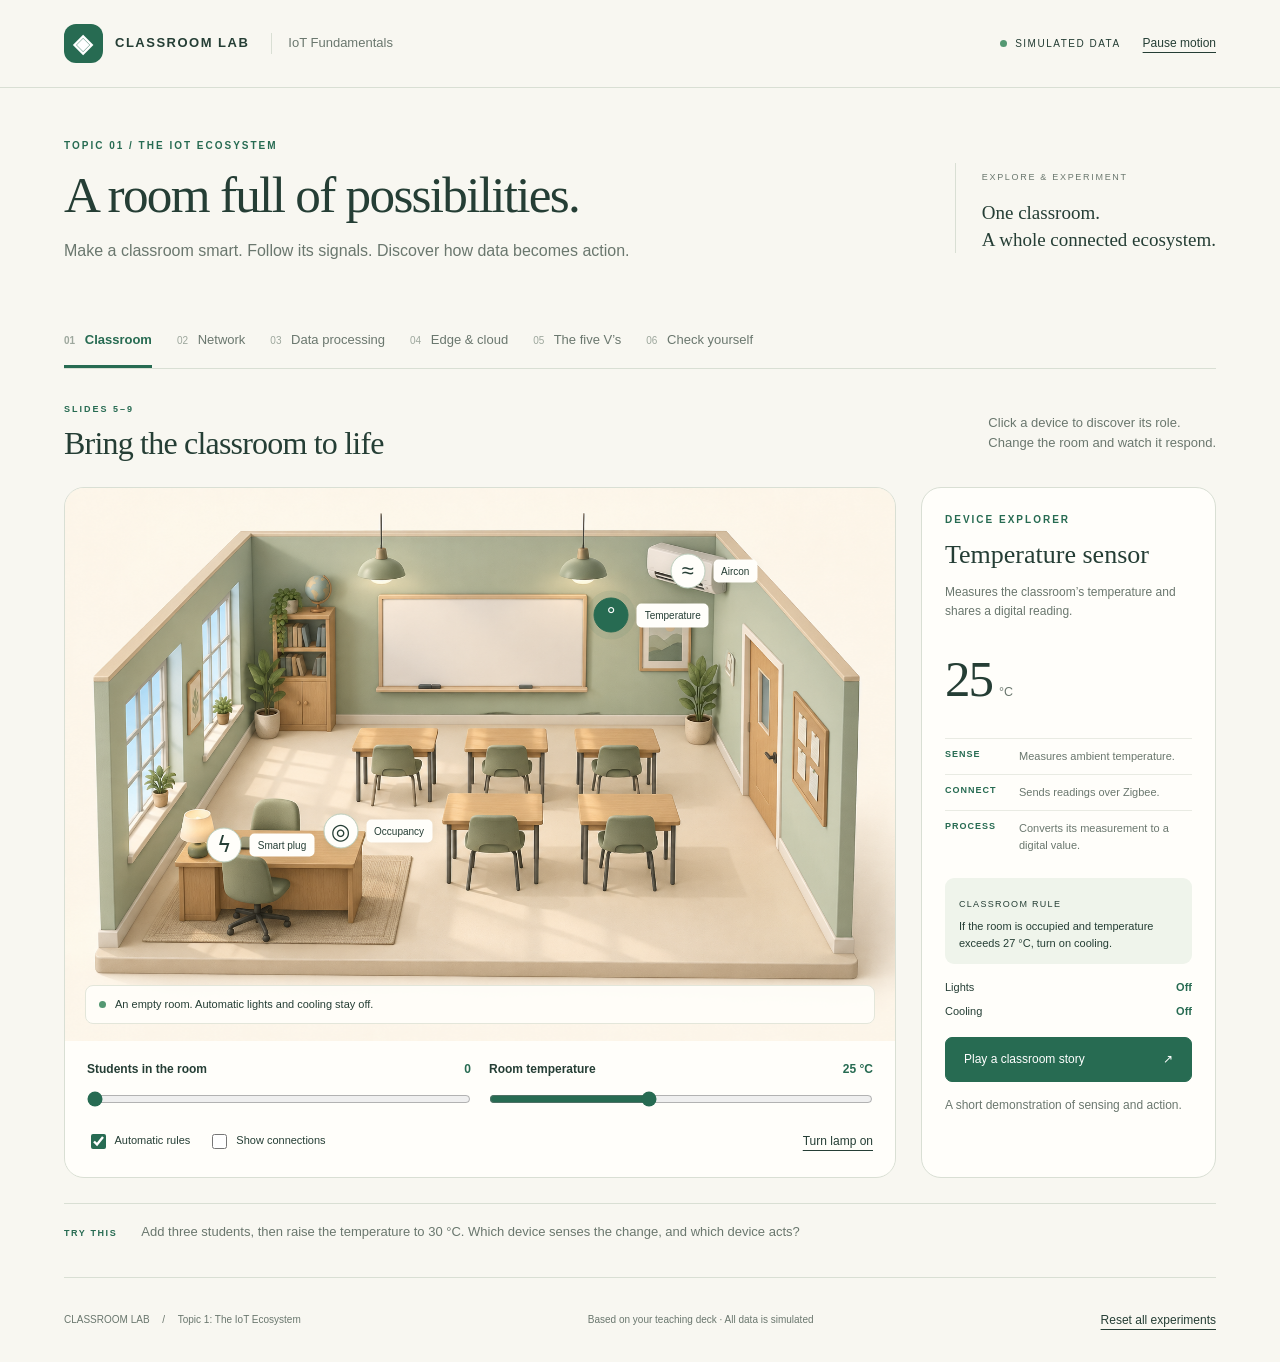
==== index.html @ 4a1389c5 "Build interactive IoT classroom teaching lab" ====
<!doctype html>
<html lang="en">
<head>
<meta charset="utf-8"><meta name="viewport" content="width=device-width, initial-scale=1">
<title>Smart Classroom Lab · The IoT Ecosystem</title>
<meta name="description" content="Explore IoT devices, gateways, platforms, edge computing and the five V’s through an interactive smart classroom.">
<link rel="stylesheet" href="styles.css"><script defer src="app.js"></script>
<link rel="icon" href="assets/favicon.svg" type="image/svg+xml">
</head>
<body>
<a class="skip" href="#main">Skip to the lab</a>
<header class="site-header"><a class="brand" href="#classroom"><span class="brand-icon">◈</span> CLASSROOM LAB<span class="brand-sub">IoT Fundamentals</span></a><div class="header-actions"><span class="simulation"><i></i> SIMULATED DATA</span><button id="pause" class="quiet" aria-pressed="false">Pause motion</button></div></header>
<main id="main">
<section class="intro"><div><p class="eyebrow">TOPIC 01 / THE IOT ECOSYSTEM</p><h1>A room full of possibilities.</h1><p class="lead">Make a classroom smart. Follow its signals. Discover how data becomes action.</p></div><div class="lesson-note"><span>EXPLORE & EXPERIMENT</span><p>One classroom.<br>A whole connected ecosystem.</p></div></section>
<nav class="lab-nav" aria-label="Learning modules">
<button data-view="classroom" class="active" aria-current="page"><span>01</span> Classroom</button><button data-view="network"><span>02</span> Network</button><button data-view="processing"><span>03</span> Data processing</button><button data-view="edge"><span>04</span> Edge & cloud</button><button data-view="bigdata"><span>05</span> The five V’s</button><button data-view="challenge"><span>06</span> Check yourself</button>
</nav>
<section id="classroom" class="view active" aria-labelledby="classroom-title">
<div class="section-heading"><div><p class="eyebrow">SLIDES 5–9</p><h2 id="classroom-title">Bring the classroom to life</h2></div><p>Click a device to discover its role.<br>Change the room and watch it respond.</p></div>
<div class="classroom-layout"><div class="room-wrap"><div class="room" id="room"><img src="assets/classroom.png" alt="Isometric classroom with desks, chairs, lights, air conditioning, a door and a teacher’s lamp."><svg class="room-links" viewBox="0 0 1000 667" aria-hidden="true"><path d="M658 153 Q500 310 192 430 M750 100 Q560 355 192 430 M332 413 Q300 425 192 430"/></svg><div id="people" aria-hidden="true"></div><div class="lamp-glow" aria-hidden="true"></div>
<button class="hotspot" style="left:65.8%;top:23%" data-device="temperature" aria-label="Inspect temperature sensor"><span>°</span><b>Temperature</b></button>
<button class="hotspot" style="left:75%;top:15%" data-device="aircon" aria-label="Inspect air conditioner"><span>≈</span><b>Aircon</b></button>
<button class="hotspot" style="left:33.2%;top:62%" data-device="occupancy" aria-label="Inspect occupancy sensor"><span>◎</span><b>Occupancy</b></button>
<button class="hotspot" style="left:19.2%;top:64.5%" data-device="plug" aria-label="Inspect smart plug"><span>ϟ</span><b>Smart plug</b></button>
<div class="scene-caption"><span class="live-dot"></span><span id="room-caption">An empty room. Energy use stays low.</span></div></div>
<div class="room-controls"><label>Students in the room <output id="occupancy-out">0</output><input id="occupancy" type="range" min="0" max="6" value="0"></label><label>Room temperature <output id="temperature-out">25 °C</output><input id="temperature" type="range" min="18" max="35" value="25"></label><div class="switches"><label><input id="automation" type="checkbox" checked> Automatic rules</label><label><input id="connections" type="checkbox"> Show connections</label><button id="lamp-toggle" class="quiet">Turn lamp on</button></div></div></div>
<aside class="inspector"><p class="eyebrow">DEVICE EXPLORER</p><h3 id="device-name">Temperature sensor</h3><p id="device-description">Measures the classroom’s temperature and shares a digital reading.</p><div class="reading"><span id="device-reading">25</span><small id="device-unit">°C</small></div><div id="device-qualities"></div><div class="rule"><span>CLASSROOM RULE</span><p>If the room is occupied and temperature exceeds 27 °C, turn on cooling.</p></div><div class="status-row"><span>Lights</span><strong id="lights-status">Off</strong></div><div class="status-row"><span>Cooling</span><strong id="cooling-status">Off</strong></div><button class="primary" id="story">Play a classroom story <span>↗</span></button><p id="story-note" class="small" aria-live="polite">A short demonstration of sensing and action.</p></aside></div>
<div class="takeaway"><span>TRY THIS</span><p>Add three students, then raise the temperature to 30 °C. Which device senses the change, and which device acts?</p></div>
</section>
<section id="network" class="view" aria-labelledby="network-title" hidden>
<div class="section-heading"><div><p class="eyebrow">SLIDES 5, 11 & 13</p><h2 id="network-title">Follow a signal through the ecosystem</h2></div><p>Devices measure. Gateways translate.<br>Platforms store and analyse.</p></div>
<div class="network-scene"><svg viewBox="0 0 1100 410" role="img" aria-label="Temperature and occupancy sensors use Zigbee and BLE to a gateway, which sends messages to a cloud platform. A Wi-Fi smart plug connects through a router. The platform communicates with a teacher app and sends a return command through the gateway to an aircon actuator."><defs><marker id="arrow" markerWidth="6" markerHeight="6" refX="5" refY="3" orient="auto"><path d="M0 0L6 3L0 6" fill="#718b83"/></marker></defs><g class="network-lines"><path id="sensor-path" d="M210 95 Q330 95 420 180"/><path d="M210 225 Q330 225 420 180"/><path id="uplink-path" d="M530 180 L725 180"/><path d="M210 345 L425 345 M535 345 Q600 255 725 220"/><path d="M490 228 Q490 285 585 345"/><path id="app-path" d="M835 180 L1000 180"/></g><g class="network-labels"><text x="280" y="90">Zigbee</text><text x="280" y="232">BLE</text><text x="585" y="159">HTTPS / TLS</text><text x="290" y="330">Wi-Fi</text><text x="892" y="158">Dashboard</text></g><g class="network-node"><rect x="35" y="50" width="180" height="85" rx="20"/><text x="125" y="87">Temperature</text><text class="sub" x="125" y="112">SENSOR · DEVICE</text><rect x="35" y="183" width="180" height="85" rx="20"/><text x="125" y="219">Occupancy</text><text class="sub" x="125" y="244">SENSOR · DEVICE</text><rect x="35" y="302" width="180" height="85" rx="20"/><text x="125" y="338">Smart plug</text><text class="sub" x="125" y="363">WI-FI DEVICE</text><rect class="gateway" x="420" y="133" width="140" height="95" rx="22"/><text x="490" y="174">Gateway</text><text class="sub" x="490" y="200">TRANSLATE + BUFFER</text><rect x="425" y="320" width="110" height="50" rx="16"/><text class="sub" x="480" y="350">ROUTER</text><rect x="585" y="302" width="130" height="85" rx="20"/><text x="650" y="338">Aircon</text><text class="sub" x="650" y="363">ACTUATOR · DEVICE</text><rect class="cloud" x="725" y="125" width="140" height="110" rx="28"/><text x="795" y="171">Platform</text><text class="sub" x="795" y="200">STORE + ANALYSE</text><rect x="965" y="136" width="125" height="90" rx="20"/><text x="1027" y="173">Teacher app</text><text class="sub" x="1027" y="200">VIEW + COMMAND</text></g><circle class="packet p1" r="7"><animateMotion dur="2s" repeatCount="indefinite" path="M210 95 Q330 95 420 180"/></circle><circle class="packet p2" r="7"><animateMotion dur="3s" repeatCount="indefinite" path="M530 180 L725 180"/></circle><circle class="command-packet" r="8"><animateMotion dur="3s" repeatCount="indefinite" path="M1000 180 L835 180 L560 180 L490 228 Q490 285 585 345"/></circle></svg>
<div class="network-legend"><span><i class="green"></i> Sensor reading</span><span><i class="orange"></i> Return command</span><span id="network-status">Internet connected</span></div></div>
<div class="experiment-row"><button id="send-reading" class="primary">Send a reading</button><button id="send-command" class="secondary">Send a cooling command</button><label><input id="internet" type="checkbox" checked> Internet connected</label><div class="buffer">Buffered messages <strong id="buffer-count">0</strong></div></div>
<div class="network-details"><div><span class="number">01</span><h3>Device</h3><p>Produces a reading with a device ID, value and timestamp.</p></div><div><span class="number">02</span><h3>Gateway</h3><p>Converts a supported device message into an internet message. Buffers readings during an outage.</p></div><div><span class="number">03</span><h3>Platform</h3><p>Identifies the device, records its data and supports rules or dashboards. Commands can travel back.</p></div></div>
<div id="network-log" class="event-log" aria-live="polite">Ready. Send a reading or disconnect the internet to test buffering.</div><p class="small">Illustrative network: protocol support depends on hardware. Some Wi-Fi devices use a router directly. Gateways and platforms can also use MQTT over TLS.</p>
</section>
<section id="processing" class="view" aria-labelledby="processing-title" hidden>
<div class="section-heading"><div><p class="eyebrow">SLIDE 10</p><h2 id="processing-title">Give messy data some meaning</h2></div><p>Watch the same readings change<br>as you enable each processing step.</p></div>
<div class="processing-controls"><label><input id="validate" type="checkbox"> Validate readings</label><label><input id="sort" type="checkbox"> Sort by timestamp</label><label><input id="aggregate" type="checkbox"> Aggregate valid readings</label><button id="process-reset" class="quiet">Reset experiment</button></div>
<div class="pipeline"><div><p class="eyebrow">RAW SENSOR DATA</p><div id="raw-readings" class="readings-list"></div></div><div class="pipeline-middle"><span class="flow-arrow">→</span><p id="process-caption">Readings pass through unchanged.</p></div><div><p class="eyebrow">OUTPUT</p><div id="processed-readings" class="readings-list"></div></div></div>
<div class="metrics"><div><span>Input records</span><strong>6</strong></div><div><span>Flagged by validation</span><strong id="invalid-count">0</strong></div><div><span>Output records</span><strong id="output-count">6</strong></div><div><span>Mean in this batch</span><strong id="mean-reading"></strong></div></div>
<div class="takeaway"><span>NOTICE</span><p>Aggregation reduces the number of records sent. Validation prevents impossible values from distorting the result. Sorting restores time order. This sample uses a teaching range of −10 to 60 °C.</p></div>
</section>
<section id="edge" class="view" aria-labelledby="edge-title" hidden>
<div class="section-heading"><div><p class="eyebrow">SLIDE 12</p><h2 id="edge-title">Where should the decision happen?</h2></div><p>A factory robot detects a hand.<br>Its stop deadline is 10 milliseconds.</p></div>
<div class="edge-controls"><label>Simulated network round trip <output id="latency-out">200 ms</output><input id="latency" type="range" min="20" max="800" step="20" value="200"></label><label><input id="edge-internet" type="checkbox" checked> Internet available</label><button id="edge-run" class="primary">Detect hand & compare</button></div>
<div class="edge-comparison"><article><p class="eyebrow">LOCAL EDGE DECISION</p><h3>Sense here. Respond here.</h3><div class="race-track"><span class="race-dot" id="edge-dot"></span><span>Sensor</span><span>Edge rule</span><span>Stop</span></div><div class="race-result" id="edge-result">Ready</div><p>The edge node takes 8 ms to detect, decide and issue the stop command in this example.</p></article><article><p class="eyebrow">CLOUD DECISION</p><h3>A journey to the cloud and back.</h3><div class="race-track"><span class="race-dot cloud-dot" id="cloud-dot"></span><span>Sensor</span><span>Cloud</span><span>Stop</span></div><div class="race-result" id="cloud-result">Ready</div><p>The example adds 20 ms for processing to your selected network round trip.</p></article></div>
<p class="small" id="edge-note" aria-live="polite">Animation is slowed down for visibility. Timing values are illustrative, not measurements of real equipment.</p>
<div class="takeaway"><span>CONNECTION</span><p>The classroom can use the same pattern: local lighting rules keep working during a cloud outage. Cloud platforms remain useful for long-term analysis across many classrooms.</p></div>
</section>
<section id="bigdata" class="view" aria-labelledby="bigdata-title" hidden>
<div class="section-heading"><div><p class="eyebrow">SLIDES 16–18</p><h2 id="bigdata-title">Five ways to understand big data</h2></div><p>The same classroom data.<br>Five different questions to ask.</p></div>
<div class="v-tabs" aria-label="Select a Big Data concept"><button class="active" data-v="volume" aria-pressed="true">Volume</button><button data-v="variety" aria-pressed="false">Variety</button><button data-v="velocity" aria-pressed="false">Velocity</button><button data-v="veracity" aria-pressed="false">Veracity</button><button data-v="value" aria-pressed="false">Value</button></div>
<div class="v-layout"><div class="v-stage" id="v-stage"></div><aside class="v-explanation"><p class="eyebrow" id="v-question"></p><h3 id="v-title"></h3><p id="v-description"></p><div id="v-controls"></div><div class="v-metric"><strong id="v-metric"></strong><span id="v-metric-label"></span></div><p class="small" id="v-note"></p></aside></div>
</section>
<section id="challenge" class="view" aria-labelledby="challenge-title" hidden>
<div class="section-heading"><div><p class="eyebrow">SLIDES 14 & 18</p><h2 id="challenge-title">Connect the concepts</h2></div><p>Choose an answer, then explore why.<br>Use this for a quick class discussion.</p></div>
<div class="quiz"><div class="quiz-top"><span id="quiz-progress"></span><span id="quiz-score"></span></div><h3 id="quiz-question"></h3><div id="quiz-options"></div><p id="quiz-feedback" aria-live="polite"></p><button id="quiz-next" class="primary" hidden>Next question</button></div>
</section>
<footer><span>CLASSROOM LAB <b>/</b> Topic 1: The IoT Ecosystem</span><span>Based on your teaching deck · All data is simulated</span><button id="reset-all" class="quiet">Reset all experiments</button></footer>
</main>
</body></html>
---- styles.css ----
:root{--paper:#f8f7f1;--ink:#253e35;--muted:#6a776e;--green:#276b52;--mint:#e1eee4;--line:#d9dfd4;--orange:#d37b4c;--white:#fffefa}*{box-sizing:border-box}body{margin:0;background:var(--paper);color:var(--ink);font-family:Arial,Helvetica,sans-serif;font-size:15px;line-height:1.55}button,input{font:inherit}button{cursor:pointer}button:disabled{cursor:default;opacity:.65}button:focus-visible,a:focus-visible,input:focus-visible{outline:3px solid var(--orange);outline-offset:4px}button{color:var(--ink)}a{color:inherit}.skip{position:absolute;top:-100px;background:var(--white);padding:12px;z-index:100}.skip:focus{top:0}.site-header{height:88px;display:flex;align-items:center;justify-content:space-between;border-bottom:1px solid var(--line);padding:0 5vw}.brand{text-decoration:none;display:flex;align-items:center;gap:12px;font-weight:700;letter-spacing:1.5px;font-size:13px}.brand-icon{background:var(--green);color:white;border-radius:12px;font-size:25px;width:39px;height:39px;text-align:center;line-height:39px}.brand-sub{font-weight:400;letter-spacing:0;color:var(--muted);border-left:1px solid var(--line);padding-left:16px;margin-left:10px}.header-actions{display:flex;gap:22px;align-items:center}.simulation{font-size:10px;letter-spacing:1.5px;display:flex;align-items:center;gap:8px}.simulation i,.live-dot{width:7px;height:7px;background:#549872;border-radius:50%;display:inline-block}.quiet{border:0;background:transparent;padding:7px 0;text-decoration:underline;text-underline-offset:5px;font-size:12px}.intro{display:flex;justify-content:space-between;align-items:center;margin:50px 0 38px}.eyebrow{font-size:10px;letter-spacing:2px;font-weight:700;color:var(--green);margin:0 0 12px}h1,h2,h3{font-family:Georgia,'Times New Roman',serif;font-weight:400;line-height:1.15;margin:0}h1{font-size:clamp(36px,4vw,57px);letter-spacing:-1.7px}h2{font-size:32px;letter-spacing:-.8px}h3{font-size:26px}p{margin:14px 0}.lead{color:var(--muted);font-size:16px;margin-top:15px}.lesson-note{padding-left:26px;border-left:1px solid var(--line);min-width:235px}.lesson-note span{font-size:9px;letter-spacing:1.7px;color:var(--muted)}.lesson-note p{font-family:Georgia,serif;font-size:19px;line-height:1.4;margin-bottom:0}main{max-width:1440px;padding:0 5vw;margin:auto}.lab-nav{display:flex;border-bottom:1px solid var(--line);gap:25px;margin-bottom:34px;overflow:auto}.lab-nav button{background:none;border:0;white-space:nowrap;padding:14px 0 18px;position:relative;color:var(--muted);font-size:13px}.lab-nav button span{font-size:10px;margin-right:6px;color:#9da79d}.lab-nav button.active{color:var(--green);font-weight:700}.lab-nav button.active:after{content:'';height:3px;position:absolute;bottom:0;left:0;right:0;background:var(--green)}.view{animation:reveal .3s ease}.section-heading{display:flex;justify-content:space-between;align-items:center;margin-bottom:25px}.section-heading>p{font-size:13px;line-height:1.5;color:var(--muted);margin:0;max-width:320px}.section-heading .eyebrow{font-size:9px;margin-bottom:8px}.classroom-layout{display:grid;grid-template-columns:minmax(0,1fr) 295px;gap:25px}.room-wrap{border:1px solid var(--line);border-radius:20px;overflow:hidden;background:#f0f1e7}.room{position:relative;aspect-ratio:3/2;background:#f2f1e9}.room img{width:100%;height:100%;object-fit:contain;display:block}.hotspot{position:absolute;transform:translate(-50%,-50%);background:var(--white);border:1px solid #bdcebd;border-radius:50%;width:35px;height:35px;display:flex;align-items:center;justify-content:center;box-shadow:0 2px 12px #324c3820;z-index:3}.hotspot span{font-size:22px}.hotspot b{position:absolute;left:42px;white-space:nowrap;background:var(--white);font-size:10px;font-weight:400;border-radius:5px;padding:4px 8px;box-shadow:0 2px 8px #324c3810}.hotspot.selected{background:var(--green);color:#fff;border-color:var(--green);box-shadow:0 0 0 7px #276b5215}.hotspot.selected b{color:var(--ink)}.scene-caption{position:absolute;bottom:17px;left:20px;right:20px;background:#fffefae8;border:1px solid #e3e6da;display:flex;align-items:center;gap:9px;border-radius:8px;padding:10px 13px;font-size:11px;z-index:4}.room-links{position:absolute;inset:0;width:100%;height:100%;pointer-events:none;opacity:0}.room-links path{fill:none;stroke:var(--green);stroke-width:2;stroke-dasharray:5 6;animation:dash 3s linear infinite}.room.connected .room-links{opacity:.8}.lamp-glow{position:absolute;left:21%;top:59%;width:18%;height:19%;background:radial-gradient(ellipse,#ffe682aa,transparent 70%);opacity:0;pointer-events:none}.room.lit .lamp-glow{opacity:1}.person{position:absolute;width:22px;height:30px;border-radius:10px 10px 7px 7px;background:var(--green);box-shadow:3px 5px 7px #223a3525;transform:rotate(-8deg);pointer-events:none}.person:before{content:'';position:absolute;top:-10px;left:5px;width:12px;height:12px;border-radius:50%;background:#e5b990}.room-controls{background:var(--white);display:grid;grid-template-columns:1fr 1fr;gap:18px;padding:19px 22px}.room-controls>label,.edge-controls>label:first-child{font-size:12px;font-weight:700;display:block}output{float:right;color:var(--green)}input[type=range]{display:block;width:100%;margin:12px 0 0;accent-color:var(--green)}input[type=checkbox]{accent-color:var(--green);width:15px;height:15px;vertical-align:middle;margin-right:6px}.switches{grid-column:1/-1;display:flex;gap:18px;align-items:center;font-size:11px;flex-wrap:wrap}.switches button{margin-left:auto}.inspector{padding:24px 23px;background:var(--white);border:1px solid var(--line);border-radius:20px}.inspector>p:not(.eyebrow){color:var(--muted);font-size:12px}.reading{display:flex;gap:7px;align-items:baseline;margin:19px 0}.reading span{font-size:51px;letter-spacing:-2px;font-family:Georgia,serif}.reading small{color:var(--muted)}.quality{display:grid;grid-template-columns:65px 1fr;gap:9px;font-size:11px;border-top:1px solid #e9ebe3;padding:9px 0}.quality strong{font-size:9px;letter-spacing:1px;color:var(--green)}.quality span{color:var(--muted)}.rule{background:#eff4eb;padding:12px 14px;border-radius:9px;margin:15px 0}.rule>span{font-size:9px;letter-spacing:1.3px}.rule p{font-size:11px;margin:5px 0 0}.status-row{display:flex;justify-content:space-between;font-size:11px;margin:7px 0}.status-row strong{color:var(--green)}.primary,.secondary{border:1px solid var(--green);border-radius:7px;padding:12px 18px;font-size:12px}.primary{background:var(--green);color:white}.primary:hover{background:#1c543f}.secondary{background:transparent}.inspector .primary{width:100%;margin-top:17px;display:flex;justify-content:space-between}.small{font-size:11px;color:var(--muted);line-height:1.6}.takeaway{display:flex;align-items:baseline;gap:24px;margin:25px 0 5px;border-top:1px solid var(--line);padding-top:18px}.takeaway>span{font-size:9px;font-weight:700;letter-spacing:1.6px;white-space:nowrap;color:var(--green)}.takeaway>p{font-size:13px;margin:0;color:var(--muted)}footer{display:flex;align-items:center;justify-content:space-between;gap:18px;padding:26px 0;margin-top:35px;border-top:1px solid var(--line);font-size:10px;color:var(--muted)}footer b{padding:0 10px;font-weight:400}.network-scene{background:#edf2e9;border:1px solid var(--line);border-radius:20px;overflow:hidden;padding:22px}.network-scene svg{width:100%;display:block}.network-lines path{stroke:#91a698;fill:none;stroke-width:2;marker-end:url(#arrow)}.network-labels{fill:var(--muted);font-size:12px}.network-node rect{fill:#fffefa;stroke:#c5d3c5;stroke-width:1}.network-node rect.gateway{fill:#dcead9}.network-node rect.cloud{fill:#276b52;stroke:#276b52}.network-node text{fill:var(--ink);font-size:17px;text-anchor:middle;font-family:Georgia,serif}.network-node text.sub{font:9px Arial,sans-serif;letter-spacing:1px}.network-node .cloud+text,.network-node .cloud+text+text{fill:white}.packet{fill:#4d9872}.command-packet{fill:var(--orange);display:none}.network-scene.commanding .command-packet{display:block}.network-scene.offline .p2{display:none}.network-legend{display:flex;gap:22px;font-size:11px;padding:10px 12px 0;color:var(--muted)}.network-legend span:last-child{margin-left:auto}.network-legend i{width:8px;height:8px;display:inline-block;border-radius:50%;margin-right:5px}.green{background:var(--green)}.orange{background:var(--orange)}.experiment-row{display:flex;align-items:center;gap:15px;margin-top:20px;flex-wrap:wrap;font-size:12px}.buffer{margin-left:auto}.buffer strong{padding-left:8px;font-size:23px}.network-details{display:grid;grid-template-columns:repeat(3,1fr);gap:30px;margin:30px 0}.number{font-size:11px;color:var(--green);display:block;margin-bottom:6px}.network-details h3{font-size:23px}.network-details p{font-size:13px;color:var(--muted)}.event-log{background:var(--white);border-left:3px solid var(--green);padding:15px;font-size:12px;min-height:50px}.processing-controls{display:flex;gap:25px;align-items:center;flex-wrap:wrap;font-size:13px;margin-bottom:25px}.processing-controls button{margin-left:auto}.pipeline{display:grid;grid-template-columns:1fr 170px 1fr;background:var(--white);border:1px solid var(--line);border-radius:20px;padding:28px;gap:20px;min-height:330px}.pipeline-middle{text-align:center;align-self:center;color:var(--muted);font-size:12px}.flow-arrow{font-size:35px;color:var(--green);display:block;animation:flow 2s infinite}.readings-list{display:flex;flex-direction:column;gap:7px}.datum{display:flex;justify-content:space-between;background:#f0f4ed;border-radius:7px;padding:8px 13px;font-size:12px;animation:reveal .3s}.datum.invalid{background:#fbe7db;color:#a2522d}.datum small{font-size:11px;color:var(--muted)}.aggregate-result{background:var(--mint);padding:30px;border-radius:12px;text-align:center}.aggregate-result strong{font-family:Georgia,serif;font-size:40px;display:block}.aggregate-result p{font-size:12px}.metrics{display:grid;grid-template-columns:repeat(4,1fr);gap:20px;margin:25px 0}.metrics>div{border-left:1px solid var(--line);padding-left:20px}.metrics span{font-size:11px;color:var(--muted);display:block}.metrics strong{font-family:Georgia,serif;font-size:29px;font-weight:400;display:block;margin-top:4px}.edge-controls{display:flex;gap:35px;align-items:center;margin:28px 0;font-size:12px}.edge-controls>label:first-child{flex:1}.edge-comparison{display:grid;grid-template-columns:1fr 1fr;gap:25px}.edge-comparison article{border:1px solid var(--line);border-radius:18px;background:var(--white);padding:27px}.edge-comparison p{color:var(--muted);font-size:13px}.edge-comparison .eyebrow{color:var(--green);font-size:10px}.race-track{display:flex;justify-content:space-between;border-top:2px solid #c8d8c8;margin:50px 0 25px;position:relative;font-size:10px;color:var(--muted);padding-top:15px}.race-dot{position:absolute;top:-8px;left:0;width:14px;height:14px;background:var(--green);border-radius:50%}.cloud-dot{background:var(--orange)}.race-result{font-family:Georgia,serif;font-size:30px;color:var(--green);min-height:45px}.race-result.late{color:#a2522d}.v-tabs{display:flex;gap:8px;margin-bottom:25px;flex-wrap:wrap}.v-tabs button{background:none;border:1px solid var(--line);border-radius:6px;padding:10px 24px;font-size:13px}.v-tabs button.active{background:var(--green);color:white;border-color:var(--green)}.v-layout{display:grid;grid-template-columns:1.5fr 1fr;gap:35px}.v-stage{border:1px solid var(--line);border-radius:20px;background:#edf2e9;min-height:370px;padding:35px;display:flex;flex-direction:column;justify-content:center;overflow:hidden}.v-explanation{padding:15px 0}.v-explanation>p{font-size:14px;color:var(--muted)}.v-explanation>p.eyebrow{font-size:10px;color:var(--green)}.v-explanation h3{font-size:32px}.v-explanation label{font-size:12px;display:block;margin:17px 0}.v-metric{border-top:1px solid var(--line);margin-top:22px;padding-top:18px}.v-metric strong{font-family:Georgia,serif;font-size:36px;font-weight:400;display:block}.v-metric span{font-size:11px;color:var(--muted)}.v-stage-title{font-size:10px;letter-spacing:1.5px;color:var(--green);margin-bottom:20px}.storage{display:grid;grid-template-columns:repeat(10,1fr);gap:6px;min-height:180px;align-content:center}.storage i{aspect-ratio:1;background:#d1dfcf;border-radius:4px}.storage i.filled{background:var(--green);animation:reveal .6s}.scale-label{font-size:11px;color:var(--muted);margin-top:22px}.format-stream{display:flex;flex-direction:column;gap:15px}.format-item{display:flex;gap:17px;align-items:center;animation:slide 1s ease}.format-item .format-icon{width:53px;height:53px;border-radius:13px;background:#fffefa;display:grid;place-items:center;font-size:24px;color:var(--green)}.format-item strong{font-size:14px;display:block}.format-item small{font-size:11px;color:var(--muted)}.stream-vis{position:relative;height:180px;display:flex;justify-content:space-between;align-items:center}.stream-source,.stream-processor{width:95px;height:95px;background:#fffefa;border:1px solid var(--line);border-radius:20px;display:grid;place-items:center;font-size:12px;text-align:center;z-index:2}.stream-lane{position:absolute;left:95px;right:95px;height:2px;background:#a6bba8}.stream-lane i{position:absolute;width:10px;height:10px;top:-4px;background:var(--green);border-radius:3px;animation:stream 2s infinite linear}.queue-track{height:20px;background:#d5dfd0;border-radius:5px;overflow:hidden;margin-top:25px}.queue-track div{background:var(--orange);height:100%;transition:width .5s}.bias-bars{display:flex;flex-direction:column;gap:20px}.bias-bar{display:grid;grid-template-columns:105px 1fr 45px;align-items:center;gap:10px;font-size:11px}.bias-bar i{display:block;background:var(--green);height:25px;border-radius:4px;transition:width .4s}.bias-bar:nth-child(2) i{background:#84b6a2}.decision-vis{display:flex;align-items:center;justify-content:space-between;gap:12px}.decision-vis>div{width:42%;background:var(--white);border:1px solid var(--line);border-radius:14px;padding:25px 10px;text-align:center;font-size:12px}.decision-vis strong{font-family:Georgia,serif;font-size:35px;display:block;margin-bottom:12px}.decision-vis .flow-arrow{font-size:25px}.quiz{max-width:800px;margin:0 auto;background:var(--white);border:1px solid var(--line);border-radius:20px;padding:35px}.quiz-top{display:flex;justify-content:space-between;font-size:11px;color:var(--muted);margin-bottom:25px}.quiz h3{font-size:28px;line-height:1.4}#quiz-options{display:grid;grid-template-columns:1fr 1fr;gap:12px;margin:25px 0}#quiz-options button{background:var(--paper);border:1px solid var(--line);border-radius:8px;padding:15px;text-align:left;font-size:13px}#quiz-options button.correct{border-color:var(--green);background:var(--mint)}#quiz-options button.wrong{border-color:var(--orange);background:#fbe7db}#quiz-feedback{font-size:14px;min-height:25px}.paused *, .paused *:before,.paused *:after{animation-play-state:paused!important}@keyframes dash{to{stroke-dashoffset:-44}}@keyframes reveal{from{opacity:0;transform:translateY(5px)}to{opacity:1;transform:translateY(0)}}@keyframes flow{50%{transform:translateX(5px)}}@keyframes slide{from{opacity:0;transform:translateX(-15px)}to{opacity:1;transform:translateX(0)}}@keyframes stream{from{left:0}to{left:100%}}@media(max-width:1000px){.lesson-note{display:none}.classroom-layout{grid-template-columns:1fr 270px;gap:15px}.hotspot b{display:none}.brand-sub{display:none}.lab-nav{gap:20px}.v-layout{grid-template-columns:1.2fr 1fr}.v-stage{padding:22px}}@media(max-width:760px){.site-header{height:70px;padding:0 5vw}.header-actions{gap:10px}.simulation{font-size:8px;letter-spacing:1px}.brand{font-size:10px;gap:8px;letter-spacing:1px}.brand-icon{width:30px;height:30px;line-height:30px;font-size:22px}.intro{margin:35px 0 25px}h1{font-size:39px;letter-spacing:-1px}.lead{font-size:14px;max-width:330px}.lab-nav{gap:22px;margin-bottom:25px}.section-heading{display:block}.section-heading>p{margin-top:12px}h2{font-size:28px}.classroom-layout{grid-template-columns:1fr}.inspector{padding:22px}.room-controls{padding:16px;gap:14px}.room-controls>label{font-size:11px}.hotspot{width:29px;height:29px}.hotspot span{font-size:18px}.scene-caption{font-size:10px;left:10px;right:10px;bottom:10px;padding:7px}.inspector .reading{margin:10px 0}.quality{font-size:12px}.switches{gap:12px}.network-scene{padding:12px;overflow-x:auto}.network-scene svg{min-width:680px}.network-legend{min-width:500px}.network-details{grid-template-columns:1fr;gap:10px}.network-details p{margin-top:6px}.buffer{margin-left:0}.pipeline{grid-template-columns:1fr;padding:20px}.pipeline-middle{padding:0 30px}.flow-arrow{transform:rotate(90deg);animation:none}.pipeline-middle p{margin:5px}.metrics{grid-template-columns:1fr 1fr}.processing-controls{gap:12px}.processing-controls label{width:100%}.processing-controls button{margin-left:0}.edge-controls{flex-wrap:wrap;gap:20px}.edge-controls>label:first-child{flex-basis:100%}.edge-comparison{grid-template-columns:1fr}.v-layout{grid-template-columns:1fr;gap:15px}.v-stage{min-height:290px;padding:25px}.v-tabs button{padding:9px 15px}.v-explanation{padding:0}.takeaway{gap:14px;align-items:flex-start}.takeaway p{font-size:12px}.quiz{padding:22px}.quiz h3{font-size:25px}#quiz-options{grid-template-columns:1fr}footer{flex-wrap:wrap;font-size:9px}footer>span:nth-child(2){width:100%}.person{width:15px;height:21px}.person:before{left:3px;width:9px;height:9px;top:-7px}}@media(prefers-reduced-motion:reduce){*,*:before,*:after{animation:none!important;transition:none!important;scroll-behavior:auto!important}}
.room.lights-on:after{content:'';position:absolute;inset:0;pointer-events:none;background:radial-gradient(ellipse at 38% 16%,#fff6b540,transparent 28%),radial-gradient(ellipse at 62% 16%,#fff6b540,transparent 28%)}.room.cooling-on [data-device=aircon]{box-shadow:0 0 0 8px #71b7b825;animation:breathe 2s infinite}.lamp-glow{left:9%;top:48%;width:17%;height:25%}@keyframes breathe{50%{box-shadow:0 0 0 15px #71b7b812}}.network-scene.offline .command-packet{display:none}.decision-vis .flow-arrow{transform:none}

.paused .view,.paused .datum,.paused .format-item,.paused .storage i.filled{animation:none!important}
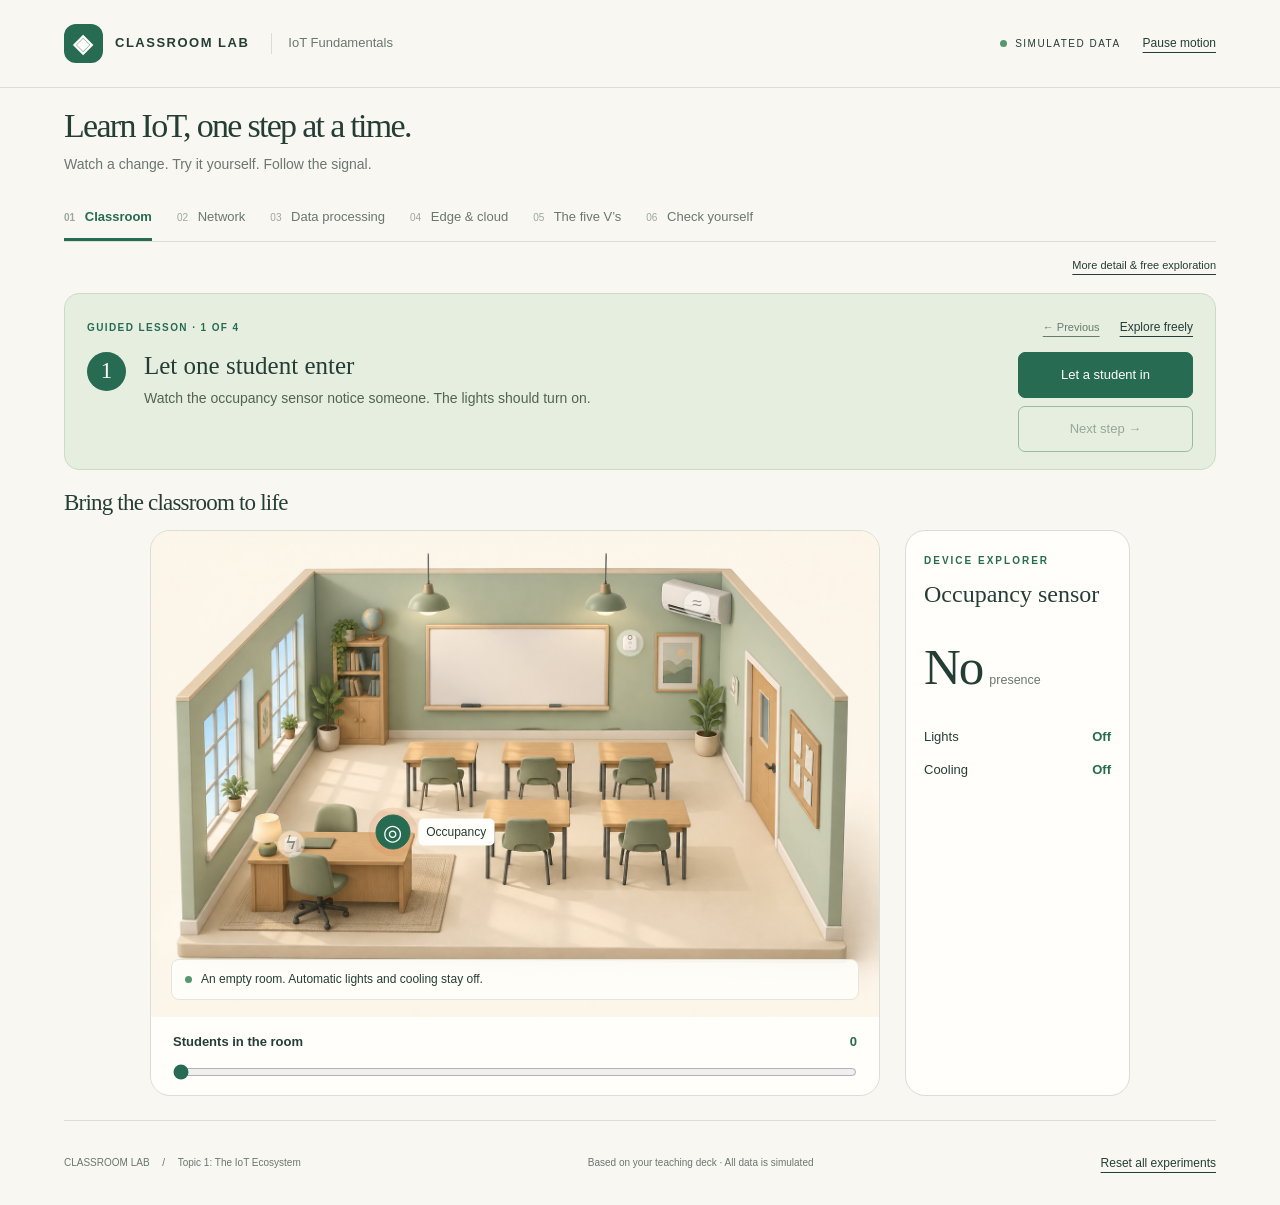
==== commit c08d3b73: "Add scaffolded lessons with focused animations and progressive instructions" ====
--- a/index.html
+++ b/index.html
@@ -4,14 +4,14 @@
 <meta charset="utf-8"><meta name="viewport" content="width=device-width, initial-scale=1">
 <title>Smart Classroom Lab · The IoT Ecosystem</title>
 <meta name="description" content="Explore IoT devices, gateways, platforms, edge computing and the five V’s through an interactive smart classroom.">
-<link rel="stylesheet" href="styles.css"><script defer src="app.js"></script>
+<link rel="stylesheet" href="styles.css"><script defer src="app.js"></script><script defer src="scaffold.js"></script>
 <link rel="icon" href="assets/favicon.svg" type="image/svg+xml">
 </head>
 <body>
 <a class="skip" href="#main">Skip to the lab</a>
 <header class="site-header"><a class="brand" href="#classroom"><span class="brand-icon">◈</span> CLASSROOM LAB<span class="brand-sub">IoT Fundamentals</span></a><div class="header-actions"><span class="simulation"><i></i> SIMULATED DATA</span><button id="pause" class="quiet" aria-pressed="false">Pause motion</button></div></header>
 <main id="main">
-<section class="intro"><div><p class="eyebrow">TOPIC 01 / THE IOT ECOSYSTEM</p><h1>A room full of possibilities.</h1><p class="lead">Make a classroom smart. Follow its signals. Discover how data becomes action.</p></div><div class="lesson-note"><span>EXPLORE & EXPERIMENT</span><p>One classroom.<br>A whole connected ecosystem.</p></div></section>
+<section class="intro"><div><p class="eyebrow">TOPIC 01 / THE IOT ECOSYSTEM</p><h1>Learn IoT, one step at a time.</h1><p class="lead">Watch a change. Try it yourself. Follow the signal.</p></div><div class="lesson-note"><span>EXPLORE & EXPERIMENT</span><p>One classroom.<br>A whole connected ecosystem.</p></div></section>
 <nav class="lab-nav" aria-label="Learning modules">
 <button data-view="classroom" class="active" aria-current="page"><span>01</span> Classroom</button><button data-view="network"><span>02</span> Network</button><button data-view="processing"><span>03</span> Data processing</button><button data-view="edge"><span>04</span> Edge & cloud</button><button data-view="bigdata"><span>05</span> The five V’s</button><button data-view="challenge"><span>06</span> Check yourself</button>
 </nav>
--- a/styles.css
+++ b/styles.css
@@ -2,3 +2,7 @@
 .room.lights-on:after{content:'';position:absolute;inset:0;pointer-events:none;background:radial-gradient(ellipse at 38% 16%,#fff6b540,transparent 28%),radial-gradient(ellipse at 62% 16%,#fff6b540,transparent 28%)}.room.cooling-on [data-device=aircon]{box-shadow:0 0 0 8px #71b7b825;animation:breathe 2s infinite}.lamp-glow{left:9%;top:48%;width:17%;height:25%}@keyframes breathe{50%{box-shadow:0 0 0 15px #71b7b812}}.network-scene.offline .command-packet{display:none}.decision-vis .flow-arrow{transform:none}
 
 .paused .view,.paused .datum,.paused .format-item,.paused .storage i.filled{animation:none!important}
+/* Guided teaching: one instruction and one visible experiment at a time. */
+#lesson-guide{background:#e6eee0;border:1px solid #cbdcc6;border-radius:15px;padding:20px 24px;margin:18px 0 28px}.guide-top{display:flex;align-items:center;justify-content:space-between;margin-bottom:12px}#guide-progress{font-size:10px;letter-spacing:1.4px;color:var(--green);font-weight:700}.guide-body{display:flex;align-items:flex-start;gap:18px}#guide-number{display:grid;place-items:center;background:var(--green);color:white;width:39px;height:39px;border-radius:50%;flex-shrink:0;font:23px Georgia,serif}.guide-copy{flex:1}.guide-copy h3{font-size:27px}.guide-copy p{font-size:15px;max-width:640px;margin:8px 0 0}#guide-instruction{color:#53634f}#guide-result{font-size:13px;color:var(--green);font-weight:700;min-height:0}#guide-result.visible{animation:reveal .4s}.guide-actions{display:flex;flex-direction:column;gap:8px;min-width:175px}.guide-actions button{font-size:13px;padding:12px 16px}.guide-actions .secondary:disabled{opacity:.4}.step-complete #guide-number{background:#66924f}.guided .intro{margin:25px 0 19px}.guided .intro h1{font-size:39px}.guided .lesson-note{display:none}.guided .section-heading>p,.guided .takeaway,.guided .network-details,.guided #network>.small,.guided .metrics,.guided .edge-comparison article>p:not(.eyebrow),.guided #edge-note,.guided .v-explanation>p:not(.eyebrow),.guided .v-explanation .small,.guided .inspector>p:not(.eyebrow),.guided #device-qualities,.guided .inspector .rule,.guided #story,.guided .room-controls .switches{display:none}.guided .section-heading .eyebrow{display:none}.guided .section-heading h2{font-size:23px}.guided .section-heading{margin-bottom:14px}.guided .classroom-layout{grid-template-columns:minmax(0,1fr) 225px}.guided .inspector{padding:22px 18px}.guided .inspector h3{font-size:24px}.guided .reading{margin:20px 0}.guided .status-row{font-size:13px;margin:12px 0}.guided .room-controls>label{display:none}.guided[data-lesson-focus=occupancy] .room-controls>label:has(#occupancy),.guided[data-lesson-focus=temperature] .room-controls>label:has(#temperature){display:block;grid-column:1/-1}.guided[data-lesson-focus=aircon] .room-controls{display:none}.guided .hotspot:not(.lesson-focus){opacity:.45;transform:translate(-50%,-50%) scale(.8)}.guided .hotspot:not(.lesson-focus) b{display:none}.lesson-focus{box-shadow:0 0 0 7px #d37b4c30!important;animation:focus-pulse 1.7s infinite}.guided .network-scene .packet,.guided .network-scene .command-packet{display:none!important}.guided .network-node rect{opacity:.5}.guided .network-node text{opacity:.55}.guided .network-node .node-focus{opacity:1}.guided .network-node rect.node-focus{stroke:var(--orange);stroke-width:3}.guided .experiment-row{display:none}.guided .network-legend{display:none}.message-bubble{display:none}.guided .message-bubble{display:block;text-align:center;margin:14px auto 0;color:var(--green);font-size:17px;font-family:Georgia,serif;min-height:26px}.guided .network-scene{padding:16px 22px}.guided .network-scene svg{max-height:325px}.guided .network-lines path{opacity:.45}.guided .processing-controls>label{display:none}.guided .processing-controls>button{display:none}.guided .processing-controls>.lesson-focus{display:block;box-shadow:none!important;animation:none;background:#e6eee0;padding:8px 13px;border-radius:7px}.guided .pipeline{min-height:290px}.guided .pipeline-middle p{font-size:14px}.guided .edge-controls{display:none}.guided .edge-comparison h3{font-size:23px}.guided .v-tabs{display:none}.guided .v-layout{grid-template-columns:1.6fr 1fr;gap:25px}.guided .v-stage{min-height:290px}.guided .v-explanation h3{font-size:27px}.guided .v-explanation .eyebrow{font-size:10px}.guided .v-explanation .v-metric-label{display:block}.guided .v-metric span{font-size:12px}.guided[data-lesson-focus=volume] #v-controls label:has(#v-rooms){display:none}.guided .quiz{margin-top:15px}.guided .lab-nav{margin-bottom:8px}.guided footer{margin-top:24px}.scene-narrative{display:none;position:absolute;top:6%;left:5%;z-index:6;font-size:14px;border:1px solid #d4dbc9;background:#fffefaf2;padding:10px 15px;border-radius:10px;color:var(--green)}.scene-narrative.moment{display:block;animation:reveal .4s}.room-thermometer{position:absolute;left:88%;top:20%;display:flex;flex-direction:column;align-items:center;gap:8px;background:#fffefae8;padding:12px 8px;border:1px solid var(--line);border-radius:12px;opacity:0;pointer-events:none;z-index:5}.thermometer-track{height:70px;width:10px;position:relative;background:#e7ebe0;border-radius:8px;overflow:hidden}.thermometer-track i{position:absolute;bottom:0;width:100%;background:#d37b4c;border-radius:8px;transition:height .35s}.room-thermometer span{font-size:11px;font-weight:700}.guided[data-lesson-focus=temperature] .room-thermometer{opacity:1}.cooling-gust{position:absolute;top:21%;left:72%;width:15%;height:23%;pointer-events:none;opacity:0;z-index:2}.cooling-gust path{fill:none;stroke:#6cacb2;stroke-width:2;stroke-dasharray:15 9;animation:airflow 1s linear infinite}.room.cooling-on .cooling-gust{opacity:.9}.room.lights-on:after{background:radial-gradient(ellipse at 38% 16%,#fff29280,transparent 36%),radial-gradient(ellipse at 62% 16%,#fff29280,transparent 36%)}.person{animation:person-enter .8s ease-out}.processing-flash{animation:processing-flash 1.1s ease}.guided .aggregate-result{animation:summary-in .9s ease}.guided .format-item:last-child{animation:slide 1s ease}.guided .bias-bar i{animation:bar-grow 1s ease-out;transform-origin:left}.paused #guide-result,.paused .scene-narrative,.paused .person,.paused .processing-flash,.paused .aggregate-result,.paused .bias-bar i{animation:none!important}.guided .scale-label{font-size:12px}.guided .v-stage-title{font-size:11px}.guided .network-node text{font-size:18px}#detail-mode{display:block;margin:8px 0 0 auto;font-size:11px}@keyframes focus-pulse{50%{box-shadow:0 0 0 13px #d37b4c12}}@keyframes airflow{to{stroke-dashoffset:-48}}@keyframes person-enter{from{opacity:0;translate:-70px 25px}to{opacity:1;translate:0 0}}@keyframes processing-flash{50%{filter:brightness(.92)}}@keyframes summary-in{from{opacity:0;transform:scale(.8)}to{opacity:1;transform:scale(1)}}@keyframes bar-grow{from{transform:scaleX(.6)}to{transform:scaleX(1)}}@media(max-width:760px){#lesson-guide{padding:17px;margin-top:16px}.guide-body{flex-wrap:wrap;gap:12px}.guide-copy{min-width:0}.guide-copy h3{font-size:24px}.guide-copy p{font-size:14px}.guide-actions{width:100%;flex-direction:row;min-width:0}.guide-actions button{flex:1;min-width:0;font-size:12px;padding:10px}.guided .intro h1{font-size:32px}.guided .classroom-layout,.guided .v-layout{grid-template-columns:1fr}.guided .inspector{display:flex;flex-wrap:wrap;align-items:center;gap:10px 18px;padding:15px}.guided .inspector>.eyebrow{display:none}.guided .inspector h3{font-size:21px;flex-basis:60%}.guided .inspector .reading{margin:0;flex:1;justify-content:flex-end}.guided .reading span{font-size:30px}.guided .status-row{margin:0;font-size:12px;gap:7px}.guided .network-scene svg{min-width:650px}.scene-narrative{font-size:11px;padding:6px 9px}.room-thermometer{top:30%;padding:6px;left:86%}.thermometer-track{height:45px}.room-thermometer span{font-size:9px}.guided .v-explanation{padding:8px 0}.guided .v-explanation h3,.guided .v-explanation .eyebrow{display:none}.guided .v-metric{margin-top:12px;padding-top:12px}.guided .v-metric strong{font-size:30px}.guided .network-scene{padding:10px}.guided .message-bubble{text-align:left;font-size:15px}}
+#guide-back{margin-left:auto;margin-right:20px;font-size:11px}.guided .v-explanation>p.eyebrow{display:block}.guided .scene-caption{font-size:12px}.guided .event-log{font-size:13px}.guided .room-controls{padding:15px 22px}.guided .room-controls>label{font-size:13px}.guided .hotspot.lesson-focus b{font-size:12px}@media(max-width:760px){#guide-back{margin-right:12px}.guide-top{gap:6px}#guide-progress{font-size:9px;letter-spacing:.5px}.guide-top button{font-size:10px}.guided .scene-caption{font-size:10px}.guided .hotspot.lesson-focus b{display:none}}
+@media(min-width:761px){.guided .classroom-layout{max-width:980px;margin:auto;grid-template-columns:minmax(0,730px) 225px}.guided .intro .eyebrow{display:none}.guided .intro{margin:18px 0 12px}.guided .intro h1{font-size:34px}.guided .lead{margin:9px 0;font-size:14px}.guided #lesson-guide{padding:17px 22px;margin:12px 0 20px}.guided .guide-copy h3{font-size:25px}.guided .guide-copy p{font-size:14px}.guided .guide-top{margin-bottom:8px}.guided .lab-nav button{padding:10px 0 14px}}
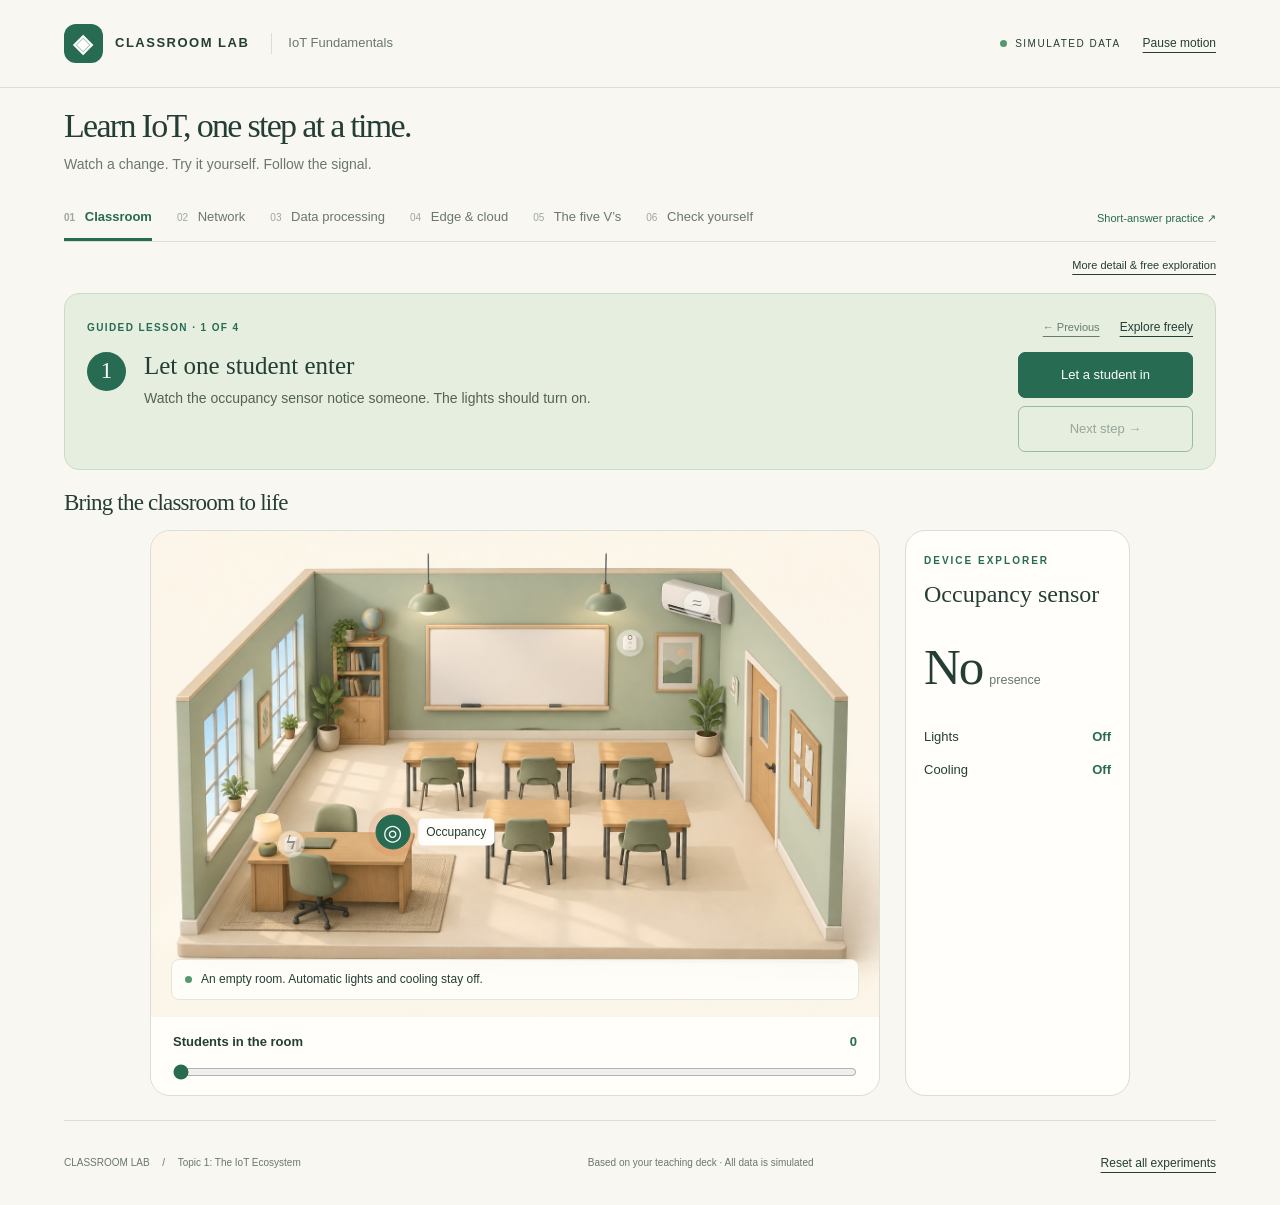
==== commit f9faf2d8: "Add graphic-led short-answer practice with hint-only retries and 80 percent target" ====
--- a/index.html
+++ b/index.html
@@ -4,7 +4,7 @@
 <meta charset="utf-8"><meta name="viewport" content="width=device-width, initial-scale=1">
 <title>Smart Classroom Lab · The IoT Ecosystem</title>
 <meta name="description" content="Explore IoT devices, gateways, platforms, edge computing and the five V’s through an interactive smart classroom.">
-<link rel="stylesheet" href="styles.css"><script defer src="app.js"></script><script defer src="scaffold.js"></script>
+<link rel="stylesheet" href="styles.css?v=edge-map-3"><script defer src="app.js?v=edge-map-3"></script><script defer src="scaffold.js?v=edge-map-3"></script>
 <link rel="icon" href="assets/favicon.svg" type="image/svg+xml">
 </head>
 <body>
@@ -13,6 +13,7 @@
 <main id="main">
 <section class="intro"><div><p class="eyebrow">TOPIC 01 / THE IOT ECOSYSTEM</p><h1>Learn IoT, one step at a time.</h1><p class="lead">Watch a change. Try it yourself. Follow the signal.</p></div><div class="lesson-note"><span>EXPLORE & EXPERIMENT</span><p>One classroom.<br>A whole connected ecosystem.</p></div></section>
 <nav class="lab-nav" aria-label="Learning modules">
+<a class="practice-link" href="practice/">Short-answer practice ↗</a>
 <button data-view="classroom" class="active" aria-current="page"><span>01</span> Classroom</button><button data-view="network"><span>02</span> Network</button><button data-view="processing"><span>03</span> Data processing</button><button data-view="edge"><span>04</span> Edge & cloud</button><button data-view="bigdata"><span>05</span> The five V’s</button><button data-view="challenge"><span>06</span> Check yourself</button>
 </nav>
 <section id="classroom" class="view active" aria-labelledby="classroom-title">
@@ -45,7 +46,27 @@
 <section id="edge" class="view" aria-labelledby="edge-title" hidden>
 <div class="section-heading"><div><p class="eyebrow">SLIDE 12</p><h2 id="edge-title">Where should the decision happen?</h2></div><p>A factory robot detects a hand.<br>Its stop deadline is 10 milliseconds.</p></div>
 <div class="edge-controls"><label>Simulated network round trip <output id="latency-out">200 ms</output><input id="latency" type="range" min="20" max="800" step="20" value="200"></label><label><input id="edge-internet" type="checkbox" checked> Internet available</label><button id="edge-run" class="primary">Detect hand & compare</button></div>
-<div class="edge-comparison"><article><p class="eyebrow">LOCAL EDGE DECISION</p><h3>Sense here. Respond here.</h3><div class="race-track"><span class="race-dot" id="edge-dot"></span><span>Sensor</span><span>Edge rule</span><span>Stop</span></div><div class="race-result" id="edge-result">Ready</div><p>The edge node takes 8 ms to detect, decide and issue the stop command in this example.</p></article><article><p class="eyebrow">CLOUD DECISION</p><h3>A journey to the cloud and back.</h3><div class="race-track"><span class="race-dot cloud-dot" id="cloud-dot"></span><span>Sensor</span><span>Cloud</span><span>Stop</span></div><div class="race-result" id="cloud-result">Ready</div><p>The example adds 20 ms for processing to your selected network round trip.</p></article></div>
+<div class="edge-network" id="edge-network">
+<div class="edge-map-scroll"><svg id="edge-map" viewBox="0 0 1100 540" role="img" aria-labelledby="edge-map-title edge-map-description">
+<title id="edge-map-title">Local edge and remote cloud response routes</title><desc id="edge-map-description">A sensor and robot share a factory network with an edge controller and gateway. The green local route goes from the sensor to the edge controller to the robot. The orange cloud route goes through the gateway and internet to a remote cloud, then returns a stop command through the gateway to the robot.</desc>
+<defs><marker id="edge-arrow" viewBox="0 0 8 8" refX="7" refY="4" markerWidth="6" markerHeight="6" orient="auto"><path d="M0 0L8 4L0 8Z" fill="#438563"/></marker><marker id="cloud-arrow" viewBox="0 0 8 8" refX="7" refY="4" markerWidth="6" markerHeight="6" orient="auto"><path d="M0 0L8 4L0 8Z" fill="#cd8353"/></marker></defs>
+<rect class="factory-zone" x="20" y="35" width="685" height="465" rx="24"/><text class="zone-label" x="43" y="65">FACTORY · LOCAL NETWORK</text><text class="zone-label" x="850" y="65">REMOTE CLOUD</text>
+<g class="edge-route"><path d="M200 155 L280 155"/><path d="M440 155 L520 155"/></g>
+<g class="cloud-route"><path d="M120 205 L120 355 L280 355"/><path d="M440 355 L720 355"/><path d="M840 355 L900 355"/><path d="M900 385 L840 385"/><path d="M720 385 L440 385"/><path d="M360 410 L360 470 L690 470 L690 240 L600 240 L600 205"/></g>
+<text class="route-label local-label" x="280" y="240">Reading → nearby decision → STOP</text><text class="route-label" x="60" y="300">Reading goes out</text><text class="route-label return-label" x="390" y="455">STOP command comes back</text>
+<g class="edge-node" id="sensor-node"><rect x="40" y="100" width="160" height="105" rx="18"/><g class="node-symbol" transform="translate(120 128)"><circle r="11"/><circle r="4"/><path d="M-20-9A22 22 0 0 0-20 9M20-9A22 22 0 0 1 20 9"/></g><text x="120" y="166">Hand sensor</text><text class="node-sub" x="120" y="188">DETECTS A HAND</text></g>
+<g class="edge-node" id="edge-controller-node"><rect x="280" y="100" width="160" height="105" rx="18"/><g class="node-symbol" transform="translate(360 127)"><rect x="-11" y="-11" width="22" height="22" rx="3"/><path d="M-18-6H-11M-18 6H-11M11-6H18M11 6H18M-6-18V-11M6-18V-11M-6 11V18M6 11V18"/></g><text x="360" y="166">Edge controller</text><text class="node-sub" x="360" y="188">DECIDES NEARBY</text></g>
+<g class="edge-node" id="robot-node"><rect x="520" y="100" width="160" height="105" rx="18"/><g class="node-symbol robot-arm" transform="translate(600 127)"><path d="M-17 14H17M0 14V3L-12-7L3-18L18-8"/><circle cx="0" cy="3" r="3"/><circle cx="-12" cy="-7" r="3"/><path d="M14-6L18-8L21-3"/></g><text x="600" y="166">Robot</text><text class="node-sub" id="robot-state" x="600" y="188">WAITING FOR A STOP</text></g>
+<g class="edge-node" id="edge-gateway-node"><rect x="280" y="310" width="160" height="100" rx="18"/><g class="node-symbol" transform="translate(360 337)"><rect x="-19" y="-7" width="38" height="16" rx="4"/><path d="M-11-7V-17M11-7V-17"/><circle cx="-10" cy="1" r="1"/><circle cx="-3" cy="1" r="1"/></g><text x="360" y="376">Gateway</text><text class="node-sub" x="360" y="397">CONNECTS THE FACTORY</text></g>
+<g class="edge-node" id="internet-node"><rect x="720" y="310" width="120" height="100" rx="18"/><g class="node-symbol" transform="translate(780 337)"><circle r="14"/><ellipse rx="6" ry="14"/><path d="M-13-5H13M-13 5H13"/></g><text x="780" y="376">Internet</text><text class="node-sub" id="internet-map-state" x="780" y="397">CONNECTED</text></g>
+<g class="edge-node" id="remote-cloud-node"><rect x="900" y="295" width="160" height="125" rx="20"/><g class="node-symbol" transform="translate(980 331)"><path d="M-23 7A12 12 0 0 1-18-16A20 20 0 0 1 18-14A13 13 0 0 1 23 10H-23Z"/></g><text x="980" y="379">Cloud service</text><text class="node-sub" x="980" y="400">DECIDES REMOTELY</text></g>
+<g id="broken-link" visibility="hidden"><circle cx="590" cy="355" r="19"/><path d="M582 347L598 363M598 347L582 363"/><text x="590" y="320">Connection lost</text></g>
+<circle id="edge-dot" class="edge-signal" r="9" cx="200" cy="155" visibility="hidden"/><circle id="cloud-dot" class="cloud-signal" r="9" cx="120" cy="205" visibility="hidden"/>
+</svg></div>
+<div class="edge-map-caption" id="edge-map-caption" aria-live="polite">One sensor. Two possible places to decide.</div>
+<div class="edge-map-legend"><span><i class="green"></i> Local route</span><span><i class="orange"></i> Cloud round trip</span><span>Stop deadline: <strong>10 ms</strong></span></div>
+</div>
+<div class="edge-results"><div><span>LOCAL EDGE</span><strong class="race-result" id="edge-result">Ready</strong></div><div><span>REMOTE CLOUD</span><strong class="race-result" id="cloud-result">Ready</strong></div></div>
 <p class="small" id="edge-note" aria-live="polite">Animation is slowed down for visibility. Timing values are illustrative, not measurements of real equipment.</p>
 <div class="takeaway"><span>CONNECTION</span><p>The classroom can use the same pattern: local lighting rules keep working during a cloud outage. Cloud platforms remain useful for long-term analysis across many classrooms.</p></div>
 </section>
--- a/styles.css
+++ b/styles.css
@@ -6,3 +6,8 @@
 #lesson-guide{background:#e6eee0;border:1px solid #cbdcc6;border-radius:15px;padding:20px 24px;margin:18px 0 28px}.guide-top{display:flex;align-items:center;justify-content:space-between;margin-bottom:12px}#guide-progress{font-size:10px;letter-spacing:1.4px;color:var(--green);font-weight:700}.guide-body{display:flex;align-items:flex-start;gap:18px}#guide-number{display:grid;place-items:center;background:var(--green);color:white;width:39px;height:39px;border-radius:50%;flex-shrink:0;font:23px Georgia,serif}.guide-copy{flex:1}.guide-copy h3{font-size:27px}.guide-copy p{font-size:15px;max-width:640px;margin:8px 0 0}#guide-instruction{color:#53634f}#guide-result{font-size:13px;color:var(--green);font-weight:700;min-height:0}#guide-result.visible{animation:reveal .4s}.guide-actions{display:flex;flex-direction:column;gap:8px;min-width:175px}.guide-actions button{font-size:13px;padding:12px 16px}.guide-actions .secondary:disabled{opacity:.4}.step-complete #guide-number{background:#66924f}.guided .intro{margin:25px 0 19px}.guided .intro h1{font-size:39px}.guided .lesson-note{display:none}.guided .section-heading>p,.guided .takeaway,.guided .network-details,.guided #network>.small,.guided .metrics,.guided .edge-comparison article>p:not(.eyebrow),.guided #edge-note,.guided .v-explanation>p:not(.eyebrow),.guided .v-explanation .small,.guided .inspector>p:not(.eyebrow),.guided #device-qualities,.guided .inspector .rule,.guided #story,.guided .room-controls .switches{display:none}.guided .section-heading .eyebrow{display:none}.guided .section-heading h2{font-size:23px}.guided .section-heading{margin-bottom:14px}.guided .classroom-layout{grid-template-columns:minmax(0,1fr) 225px}.guided .inspector{padding:22px 18px}.guided .inspector h3{font-size:24px}.guided .reading{margin:20px 0}.guided .status-row{font-size:13px;margin:12px 0}.guided .room-controls>label{display:none}.guided[data-lesson-focus=occupancy] .room-controls>label:has(#occupancy),.guided[data-lesson-focus=temperature] .room-controls>label:has(#temperature){display:block;grid-column:1/-1}.guided[data-lesson-focus=aircon] .room-controls{display:none}.guided .hotspot:not(.lesson-focus){opacity:.45;transform:translate(-50%,-50%) scale(.8)}.guided .hotspot:not(.lesson-focus) b{display:none}.lesson-focus{box-shadow:0 0 0 7px #d37b4c30!important;animation:focus-pulse 1.7s infinite}.guided .network-scene .packet,.guided .network-scene .command-packet{display:none!important}.guided .network-node rect{opacity:.5}.guided .network-node text{opacity:.55}.guided .network-node .node-focus{opacity:1}.guided .network-node rect.node-focus{stroke:var(--orange);stroke-width:3}.guided .experiment-row{display:none}.guided .network-legend{display:none}.message-bubble{display:none}.guided .message-bubble{display:block;text-align:center;margin:14px auto 0;color:var(--green);font-size:17px;font-family:Georgia,serif;min-height:26px}.guided .network-scene{padding:16px 22px}.guided .network-scene svg{max-height:325px}.guided .network-lines path{opacity:.45}.guided .processing-controls>label{display:none}.guided .processing-controls>button{display:none}.guided .processing-controls>.lesson-focus{display:block;box-shadow:none!important;animation:none;background:#e6eee0;padding:8px 13px;border-radius:7px}.guided .pipeline{min-height:290px}.guided .pipeline-middle p{font-size:14px}.guided .edge-controls{display:none}.guided .edge-comparison h3{font-size:23px}.guided .v-tabs{display:none}.guided .v-layout{grid-template-columns:1.6fr 1fr;gap:25px}.guided .v-stage{min-height:290px}.guided .v-explanation h3{font-size:27px}.guided .v-explanation .eyebrow{font-size:10px}.guided .v-explanation .v-metric-label{display:block}.guided .v-metric span{font-size:12px}.guided[data-lesson-focus=volume] #v-controls label:has(#v-rooms){display:none}.guided .quiz{margin-top:15px}.guided .lab-nav{margin-bottom:8px}.guided footer{margin-top:24px}.scene-narrative{display:none;position:absolute;top:6%;left:5%;z-index:6;font-size:14px;border:1px solid #d4dbc9;background:#fffefaf2;padding:10px 15px;border-radius:10px;color:var(--green)}.scene-narrative.moment{display:block;animation:reveal .4s}.room-thermometer{position:absolute;left:88%;top:20%;display:flex;flex-direction:column;align-items:center;gap:8px;background:#fffefae8;padding:12px 8px;border:1px solid var(--line);border-radius:12px;opacity:0;pointer-events:none;z-index:5}.thermometer-track{height:70px;width:10px;position:relative;background:#e7ebe0;border-radius:8px;overflow:hidden}.thermometer-track i{position:absolute;bottom:0;width:100%;background:#d37b4c;border-radius:8px;transition:height .35s}.room-thermometer span{font-size:11px;font-weight:700}.guided[data-lesson-focus=temperature] .room-thermometer{opacity:1}.cooling-gust{position:absolute;top:21%;left:72%;width:15%;height:23%;pointer-events:none;opacity:0;z-index:2}.cooling-gust path{fill:none;stroke:#6cacb2;stroke-width:2;stroke-dasharray:15 9;animation:airflow 1s linear infinite}.room.cooling-on .cooling-gust{opacity:.9}.room.lights-on:after{background:radial-gradient(ellipse at 38% 16%,#fff29280,transparent 36%),radial-gradient(ellipse at 62% 16%,#fff29280,transparent 36%)}.person{animation:person-enter .8s ease-out}.processing-flash{animation:processing-flash 1.1s ease}.guided .aggregate-result{animation:summary-in .9s ease}.guided .format-item:last-child{animation:slide 1s ease}.guided .bias-bar i{animation:bar-grow 1s ease-out;transform-origin:left}.paused #guide-result,.paused .scene-narrative,.paused .person,.paused .processing-flash,.paused .aggregate-result,.paused .bias-bar i{animation:none!important}.guided .scale-label{font-size:12px}.guided .v-stage-title{font-size:11px}.guided .network-node text{font-size:18px}#detail-mode{display:block;margin:8px 0 0 auto;font-size:11px}@keyframes focus-pulse{50%{box-shadow:0 0 0 13px #d37b4c12}}@keyframes airflow{to{stroke-dashoffset:-48}}@keyframes person-enter{from{opacity:0;translate:-70px 25px}to{opacity:1;translate:0 0}}@keyframes processing-flash{50%{filter:brightness(.92)}}@keyframes summary-in{from{opacity:0;transform:scale(.8)}to{opacity:1;transform:scale(1)}}@keyframes bar-grow{from{transform:scaleX(.6)}to{transform:scaleX(1)}}@media(max-width:760px){#lesson-guide{padding:17px;margin-top:16px}.guide-body{flex-wrap:wrap;gap:12px}.guide-copy{min-width:0}.guide-copy h3{font-size:24px}.guide-copy p{font-size:14px}.guide-actions{width:100%;flex-direction:row;min-width:0}.guide-actions button{flex:1;min-width:0;font-size:12px;padding:10px}.guided .intro h1{font-size:32px}.guided .classroom-layout,.guided .v-layout{grid-template-columns:1fr}.guided .inspector{display:flex;flex-wrap:wrap;align-items:center;gap:10px 18px;padding:15px}.guided .inspector>.eyebrow{display:none}.guided .inspector h3{font-size:21px;flex-basis:60%}.guided .inspector .reading{margin:0;flex:1;justify-content:flex-end}.guided .reading span{font-size:30px}.guided .status-row{margin:0;font-size:12px;gap:7px}.guided .network-scene svg{min-width:650px}.scene-narrative{font-size:11px;padding:6px 9px}.room-thermometer{top:30%;padding:6px;left:86%}.thermometer-track{height:45px}.room-thermometer span{font-size:9px}.guided .v-explanation{padding:8px 0}.guided .v-explanation h3,.guided .v-explanation .eyebrow{display:none}.guided .v-metric{margin-top:12px;padding-top:12px}.guided .v-metric strong{font-size:30px}.guided .network-scene{padding:10px}.guided .message-bubble{text-align:left;font-size:15px}}
 #guide-back{margin-left:auto;margin-right:20px;font-size:11px}.guided .v-explanation>p.eyebrow{display:block}.guided .scene-caption{font-size:12px}.guided .event-log{font-size:13px}.guided .room-controls{padding:15px 22px}.guided .room-controls>label{font-size:13px}.guided .hotspot.lesson-focus b{font-size:12px}@media(max-width:760px){#guide-back{margin-right:12px}.guide-top{gap:6px}#guide-progress{font-size:9px;letter-spacing:.5px}.guide-top button{font-size:10px}.guided .scene-caption{font-size:10px}.guided .hotspot.lesson-focus b{display:none}}
 @media(min-width:761px){.guided .classroom-layout{max-width:980px;margin:auto;grid-template-columns:minmax(0,730px) 225px}.guided .intro .eyebrow{display:none}.guided .intro{margin:18px 0 12px}.guided .intro h1{font-size:34px}.guided .lead{margin:9px 0;font-size:14px}.guided #lesson-guide{padding:17px 22px;margin:12px 0 20px}.guided .guide-copy h3{font-size:25px}.guided .guide-copy p{font-size:14px}.guided .guide-top{margin-bottom:8px}.guided .lab-nav button{padding:10px 0 14px}}
+/* Edge and cloud share a real network topology, with an explicit return route. */
+.edge-network{border:1px solid var(--line);border-radius:18px;background:#fffefa;overflow:hidden}.edge-map-scroll{overflow-x:auto;padding:8px 14px 0}.edge-map-scroll svg{display:block;width:100%;max-height:475px}.factory-zone{fill:#edf3e9;stroke:#ceddc9;stroke-width:1;stroke-dasharray:6 5}.zone-label{font:11px Arial,sans-serif;letter-spacing:1.6px;fill:#607963}.edge-route path{fill:none;stroke:#438563;stroke-width:4;marker-end:url(#edge-arrow)}.cloud-route path{fill:none;stroke:#cd8353;stroke-width:3;marker-end:url(#cloud-arrow)}.edge-node>rect{fill:#fffefa;stroke:#c4d3c4;stroke-width:1.5}.edge-node text{font:19px Georgia,serif;fill:var(--ink);text-anchor:middle}.edge-node .node-sub{font:9px Arial,sans-serif;letter-spacing:.5px;fill:var(--muted)}.node-symbol{fill:none;stroke:var(--green);stroke-width:1.7;stroke-linecap:round;stroke-linejoin:round}.node-symbol circle[r="1"]{fill:var(--green)}.edge-node.active-node>rect{stroke:#cd8353;stroke-width:3;fill:#fff7e8}.edge-stopped #robot-node>rect{fill:#dcebd7;stroke:#438563;stroke-width:3}.edge-stopped #robot-state{fill:#276b52;font-weight:700}.cloud-arrived:not(.edge-stopped) #robot-node>rect{fill:#fbe7db;stroke:#cd8353;stroke-width:3}.route-label{font:12px Arial,sans-serif;fill:#a66539}.local-label{fill:#438563}.edge-signal{fill:#276b52;stroke:white;stroke-width:3;filter:drop-shadow(0 0 4px #276b5280)}.cloud-signal{fill:#d37b4c;stroke:white;stroke-width:3;filter:drop-shadow(0 0 4px #d37b4c80)}#broken-link circle{fill:#fffefa;stroke:#ba5d45;stroke-width:2}#broken-link path{stroke:#ba5d45;stroke-width:3}#broken-link text{fill:#a2522d;font:12px Arial,sans-serif;text-anchor:middle}.edge-offline #internet-node>rect{stroke:#ba5d45;stroke-dasharray:4 3;fill:#f9ece5}.edge-map-caption{min-height:48px;padding:11px 22px;text-align:center;font-size:14px;font-weight:700;color:var(--green);background:#f2f6ed;border-top:1px solid #e0e7d9}.edge-map-legend{display:flex;justify-content:center;gap:25px;font-size:11px;padding:11px 18px;color:var(--muted)}.edge-map-legend i{display:inline-block;width:8px;height:8px;border-radius:50%;margin-right:5px}.edge-results{display:grid;grid-template-columns:1fr 1fr;gap:20px;margin:20px 0}.edge-results>div{border-left:3px solid #438563;padding:4px 18px}.edge-results>div:last-child{border-color:#cd8353}.edge-results>div>span{font-size:10px;letter-spacing:1.3px;display:block;color:var(--muted)}.edge-results .race-result{display:block;font-weight:400;font-size:27px;min-height:35px;margin-top:5px}.guided .edge-map-scroll svg{max-height:410px}.guided[data-lesson-focus=local-route] .cloud-route,.guided[data-lesson-focus=local-route] #internet-node,.guided[data-lesson-focus=local-route] #remote-cloud-node{opacity:.35}.guided[data-lesson-focus=cloud-route] .edge-route{opacity:.25}.edge-results .late{color:#a2522d}@media(max-width:760px){.edge-map-scroll{padding:10px 10px 0}.edge-map-scroll svg{min-width:780px;max-height:none}.edge-map-caption{font-size:12px;text-align:left;padding:12px 15px;min-height:62px}.edge-map-legend{gap:12px;justify-content:flex-start;font-size:10px;flex-wrap:wrap}.edge-results{grid-template-columns:1fr;gap:12px}.edge-results .race-result{font-size:24px}.edge-map-scroll:after{content:'Swipe to follow the cloud route →';font-size:10px;color:var(--muted);display:block;margin:8px 0 12px;position:sticky;left:0}}
+.edge-offline .cloud-route path:nth-child(n+3){opacity:.25}.edge-offline .cloud-route path:nth-child(2){stroke-dasharray:7 5}.edge-offline #remote-cloud-node{opacity:.4}
+
+.lab-nav .practice-link{order:2;flex-shrink:0;align-self:center;margin-left:auto;color:var(--green);font-size:12px;text-decoration:none;white-space:nowrap;padding:10px 0}.guided .lab-nav .practice-link{font-size:11px}
